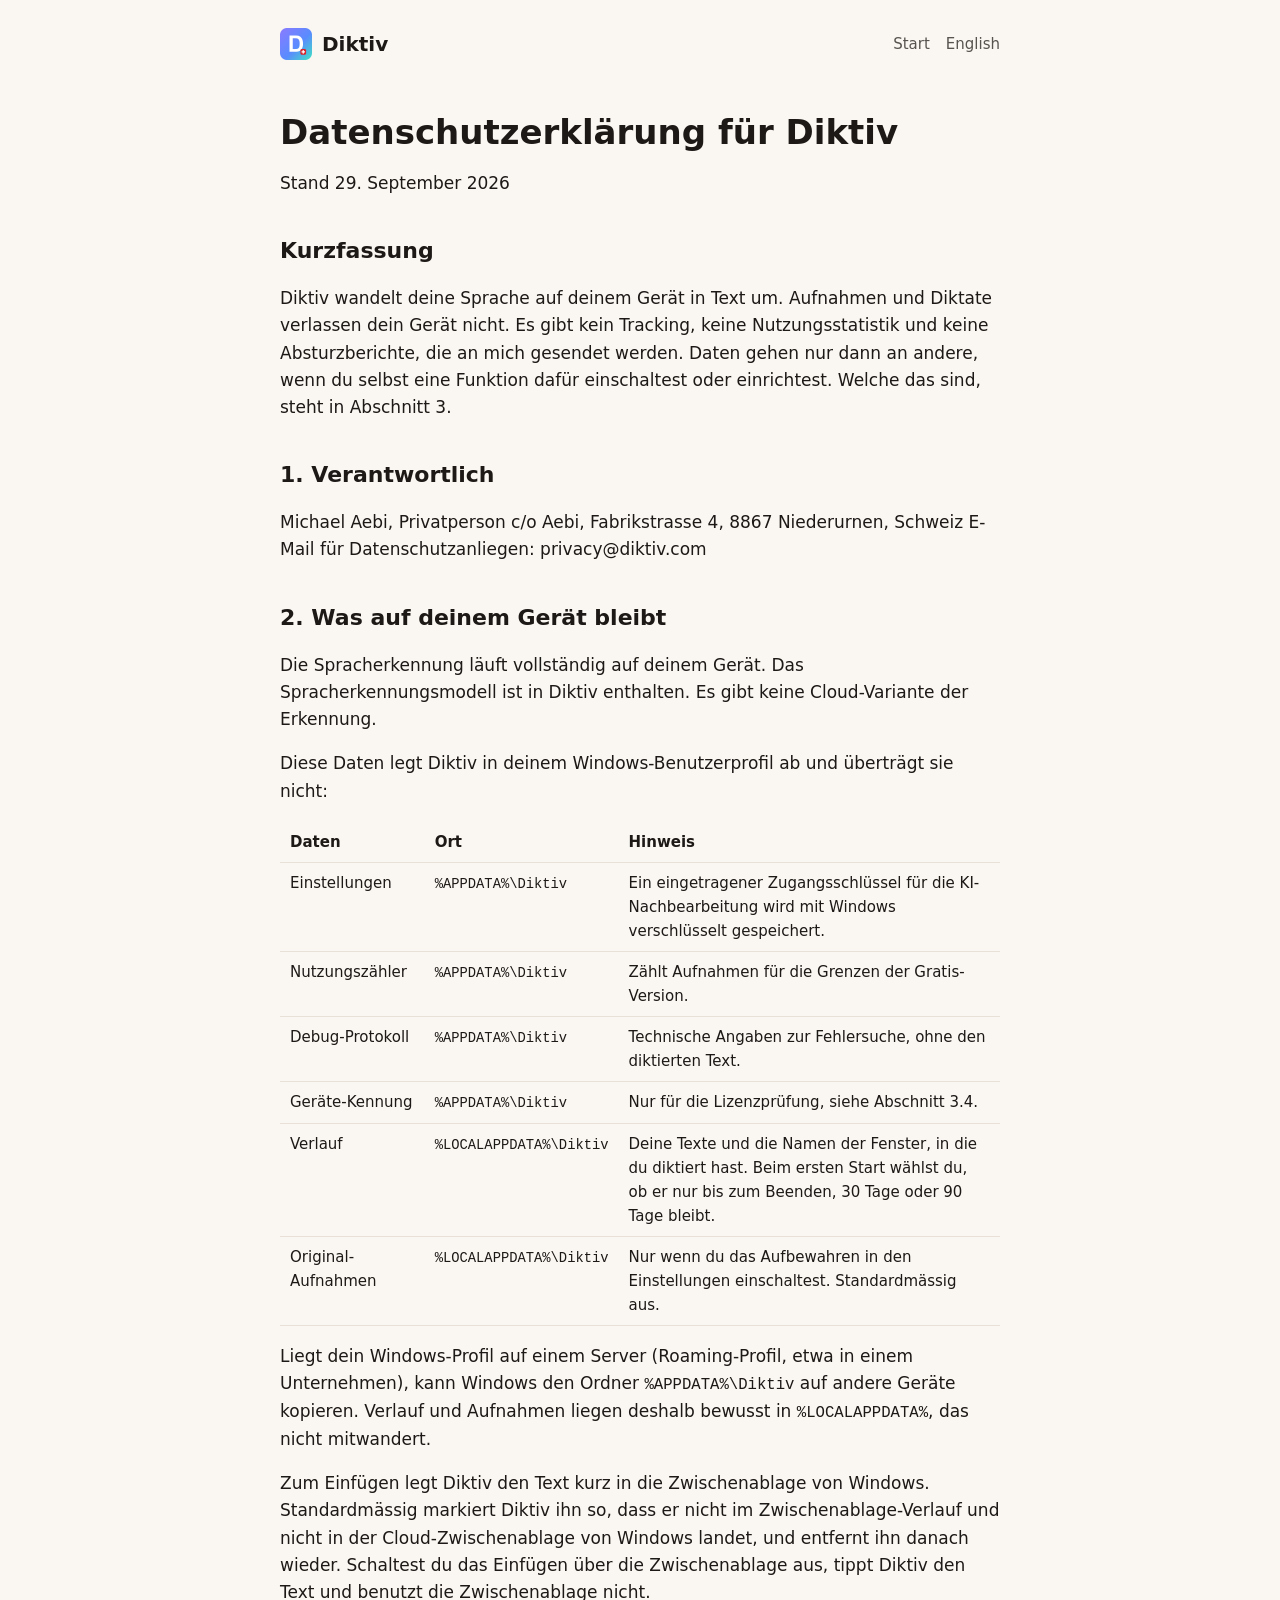
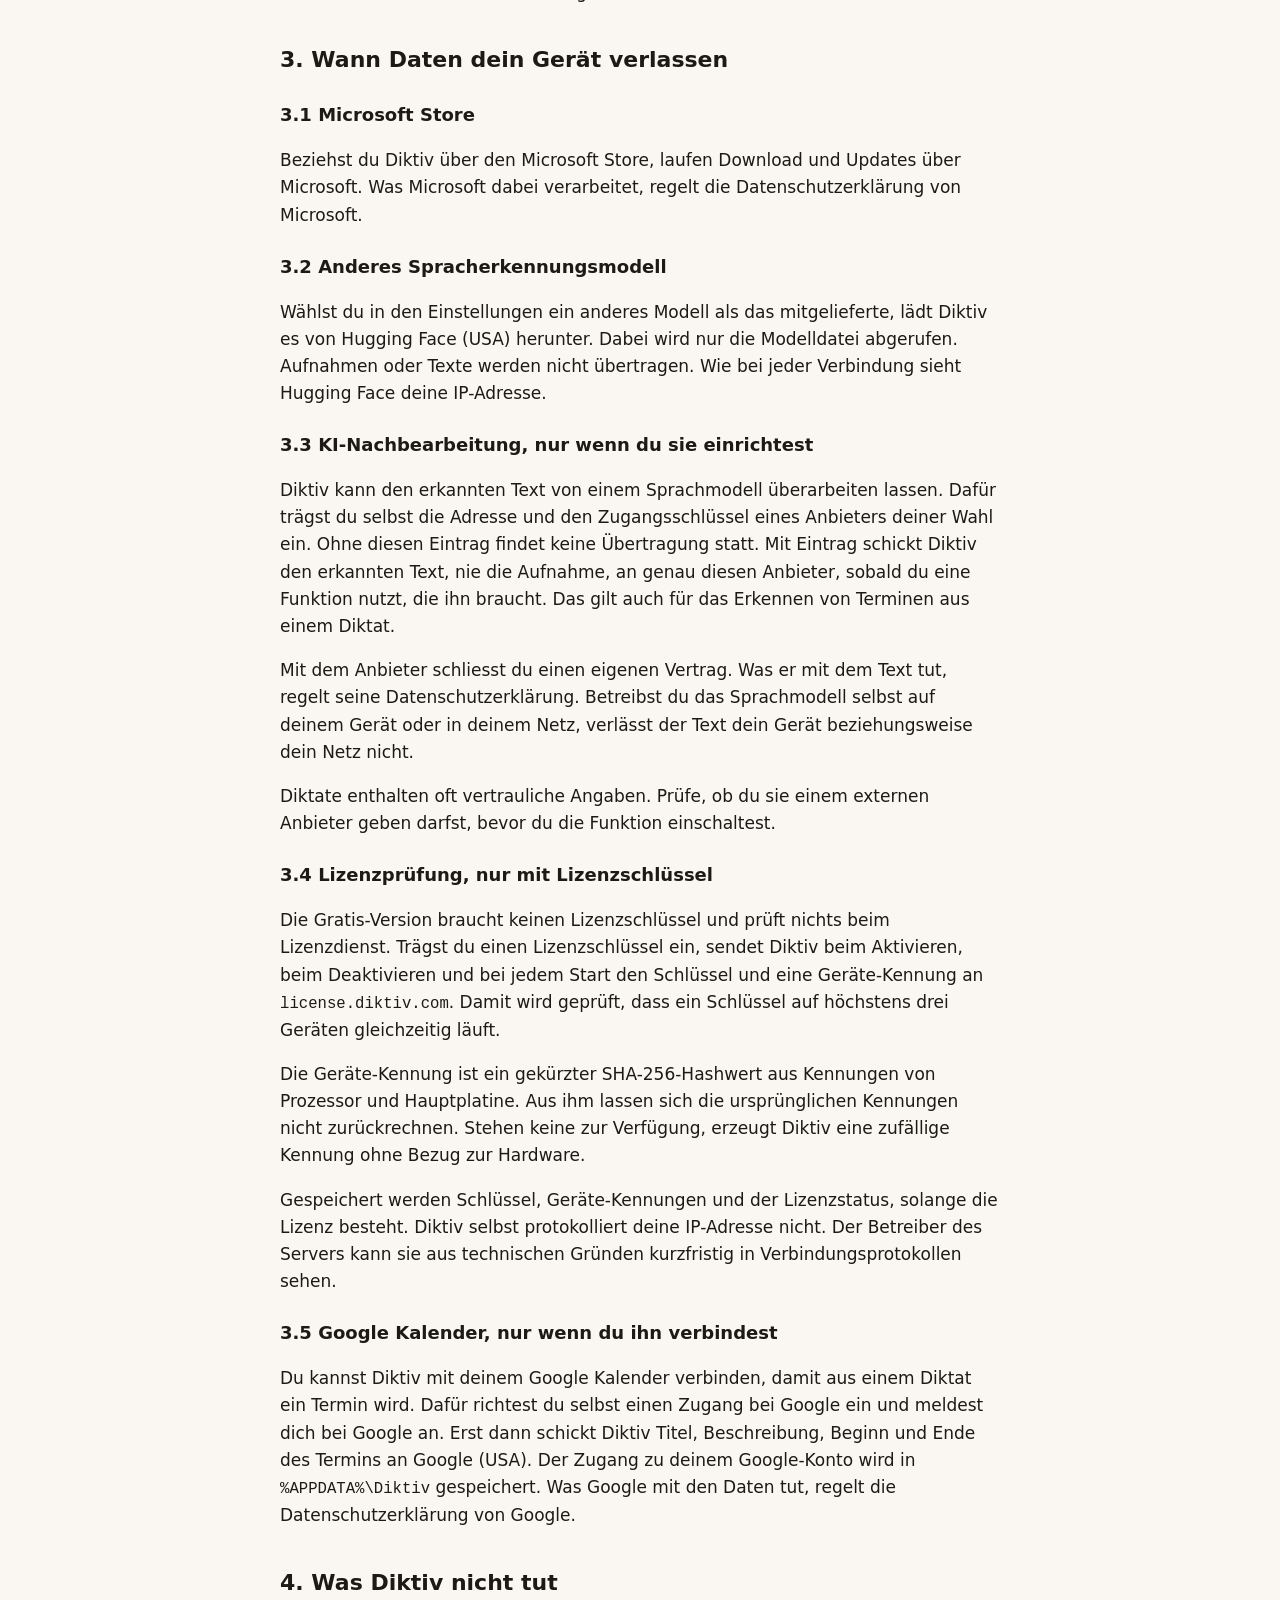
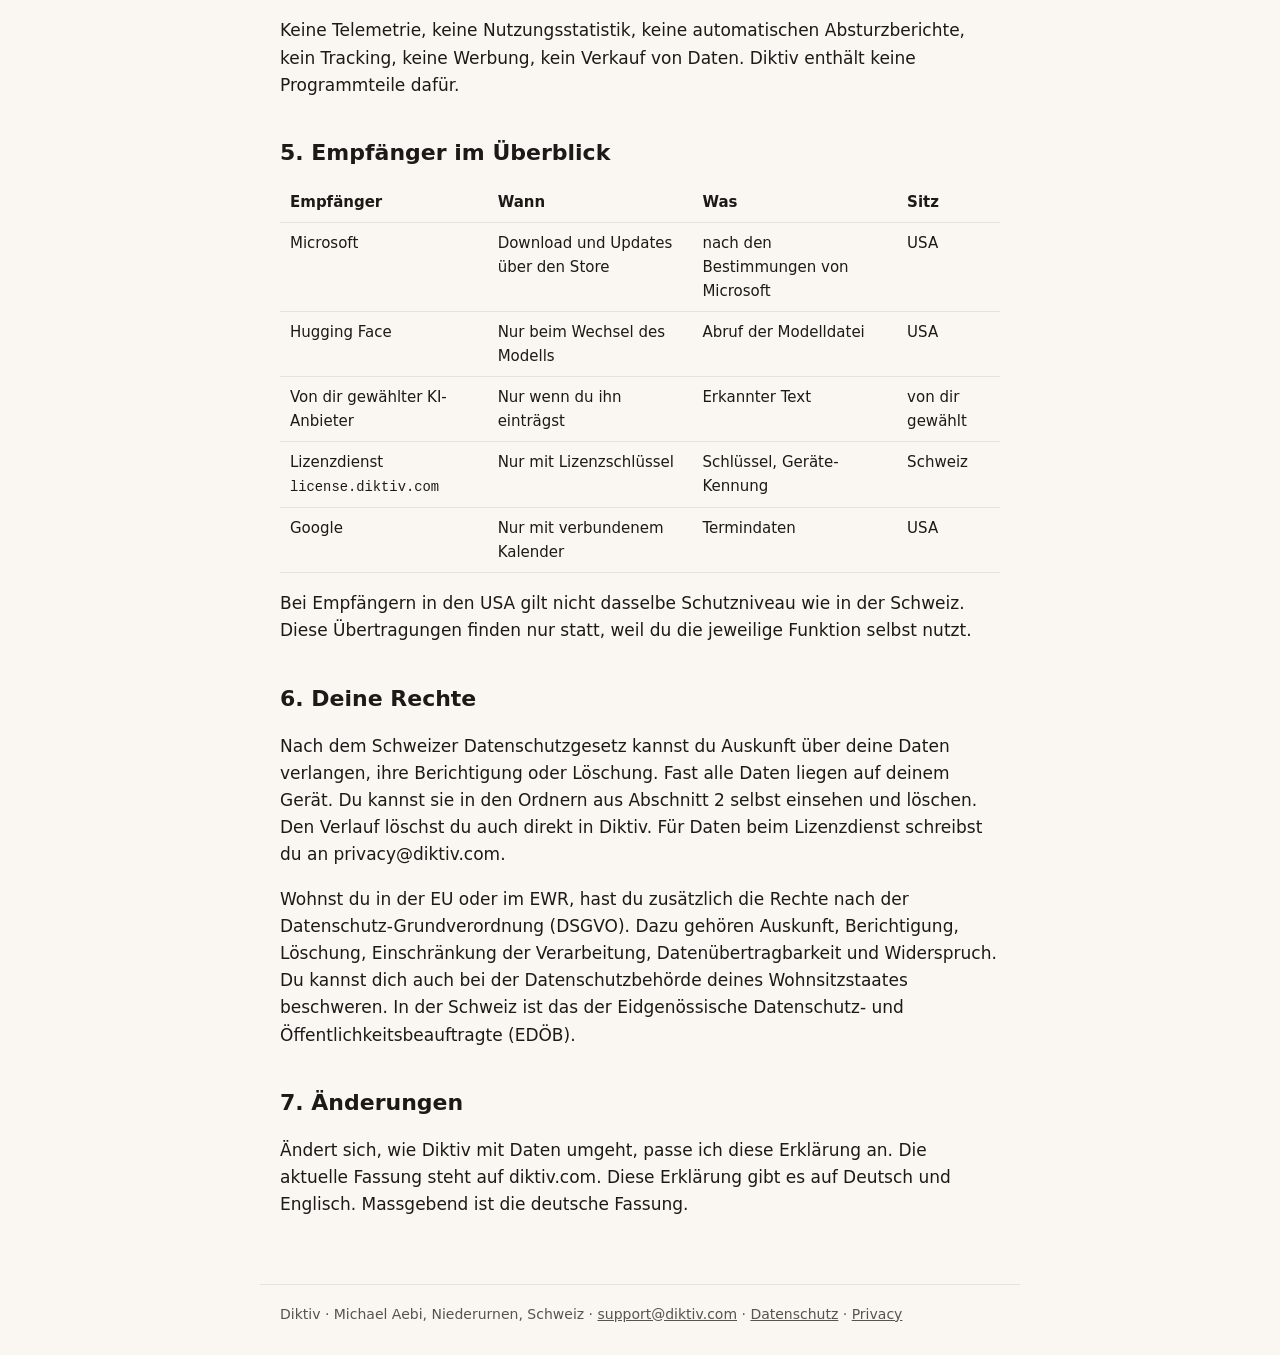
==== site/datenschutz.html @ 71a79e20 "feat: Add live diktiv.com site with privacy pages" ====
<!doctype html>
<html lang="de-CH"><head><meta charset="utf-8"><meta name="viewport" content="width=device-width,initial-scale=1">
<title>Datenschutzerklärung · Diktiv</title><link rel="icon" href="favicon.svg" type="image/svg+xml"><style>
:root{--bg:#FAF7F2;--card:#FFFCF7;--ink:#1C1917;--muted:#57534E;--accent:#C2410C;--line:#E7E1D8}
@media (prefers-color-scheme:dark){:root{--bg:#1C1917;--card:#24201D;--ink:#F5F1EA;--muted:#B8B0A6;--accent:#F97316;--line:#3A342F}}
*{box-sizing:border-box}html{-webkit-text-size-adjust:100%}
body{margin:0;background:var(--bg);color:var(--ink);font:17px/1.6 "Segoe UI Variable Text","Segoe UI",system-ui,-apple-system,sans-serif}
header,main,footer{max-width:760px;margin:0 auto;padding:0 20px}
header{display:flex;align-items:center;justify-content:space-between;padding-top:28px;padding-bottom:12px}
.brand{display:flex;align-items:center;gap:10px;font-weight:650;font-size:20px;color:var(--ink);text-decoration:none}
.brand img{width:32px;height:32px}
nav a{color:var(--muted);text-decoration:none;margin-left:16px;font-size:15px}nav a:hover{color:var(--accent)}
main{padding-top:24px;padding-bottom:48px}
h1{font-size:34px;line-height:1.2;margin:16px 0 8px}h2{font-size:22px;margin:36px 0 8px}h3{font-size:18px;margin:24px 0 6px}
a{color:var(--accent)}code{font-size:.92em}
table{width:100%;border-collapse:collapse;font-size:15px;margin:12px 0;display:block;overflow-x:auto}
th,td{text-align:left;padding:8px 10px;border-bottom:1px solid var(--line);vertical-align:top}
.lead{font-size:20px;color:var(--muted);margin:0 0 28px}
footer{border-top:1px solid var(--line);padding-top:18px;padding-bottom:36px;color:var(--muted);font-size:14px}
footer a{color:var(--muted)}
</style></head>
<body><header><a class="brand" href="index.html"><img src="favicon.svg" alt="">Diktiv</a><nav><a href="index.html">Start</a><a href="privacy.html" lang="en">English</a></nav></header>
<main><h1>Datenschutzerklärung für Diktiv</h1>
<p>Stand 29. September 2026</p>
<h2>Kurzfassung</h2>
<p>Diktiv wandelt deine Sprache auf deinem Gerät in Text um. Aufnahmen und Diktate verlassen
dein Gerät nicht. Es gibt kein Tracking, keine Nutzungsstatistik und keine Absturzberichte,
die an mich gesendet werden. Daten gehen nur dann an andere, wenn du selbst eine Funktion
dafür einschaltest oder einrichtest. Welche das sind, steht in Abschnitt 3.</p>
<h2>1. Verantwortlich</h2>
<p>Michael Aebi, Privatperson
c/o Aebi, Fabrikstrasse 4, 8867 Niederurnen, Schweiz
E-Mail für Datenschutzanliegen: privacy@diktiv.com</p>
<h2>2. Was auf deinem Gerät bleibt</h2>
<p>Die Spracherkennung läuft vollständig auf deinem Gerät. Das Spracherkennungsmodell ist in
Diktiv enthalten. Es gibt keine Cloud-Variante der Erkennung.</p>
<p>Diese Daten legt Diktiv in deinem Windows-Benutzerprofil ab und überträgt sie nicht:</p>
<table>
<thead>
<tr>
<th>Daten</th>
<th>Ort</th>
<th>Hinweis</th>
</tr>
</thead>
<tbody>
<tr>
<td>Einstellungen</td>
<td><code>%APPDATA%\Diktiv</code></td>
<td>Ein eingetragener Zugangsschlüssel für die KI-Nachbearbeitung wird mit Windows verschlüsselt gespeichert.</td>
</tr>
<tr>
<td>Nutzungszähler</td>
<td><code>%APPDATA%\Diktiv</code></td>
<td>Zählt Aufnahmen für die Grenzen der Gratis-Version.</td>
</tr>
<tr>
<td>Debug-Protokoll</td>
<td><code>%APPDATA%\Diktiv</code></td>
<td>Technische Angaben zur Fehlersuche, ohne den diktierten Text.</td>
</tr>
<tr>
<td>Geräte-Kennung</td>
<td><code>%APPDATA%\Diktiv</code></td>
<td>Nur für die Lizenzprüfung, siehe Abschnitt 3.4.</td>
</tr>
<tr>
<td>Verlauf</td>
<td><code>%LOCALAPPDATA%\Diktiv</code></td>
<td>Deine Texte und die Namen der Fenster, in die du diktiert hast. Beim ersten Start wählst du, ob er nur bis zum Beenden, 30 Tage oder 90 Tage bleibt.</td>
</tr>
<tr>
<td>Original-Aufnahmen</td>
<td><code>%LOCALAPPDATA%\Diktiv</code></td>
<td>Nur wenn du das Aufbewahren in den Einstellungen einschaltest. Standardmässig aus.</td>
</tr>
</tbody>
</table>
<p>Liegt dein Windows-Profil auf einem Server (Roaming-Profil, etwa in einem Unternehmen),
kann Windows den Ordner <code>%APPDATA%\Diktiv</code> auf andere Geräte kopieren. Verlauf und Aufnahmen
liegen deshalb bewusst in <code>%LOCALAPPDATA%</code>, das nicht mitwandert.</p>
<p>Zum Einfügen legt Diktiv den Text kurz in die Zwischenablage von Windows. Standardmässig
markiert Diktiv ihn so, dass er nicht im Zwischenablage-Verlauf und nicht in der
Cloud-Zwischenablage von Windows landet, und entfernt ihn danach wieder. Schaltest du das Einfügen über die Zwischenablage aus, tippt Diktiv den Text und
benutzt die Zwischenablage nicht.</p>
<h2>3. Wann Daten dein Gerät verlassen</h2>
<h3>3.1 Microsoft Store</h3>
<p>Beziehst du Diktiv über den Microsoft Store, laufen Download und Updates über Microsoft. Was
Microsoft dabei verarbeitet, regelt die Datenschutzerklärung von Microsoft.</p>
<h3>3.2 Anderes Spracherkennungsmodell</h3>
<p>Wählst du in den Einstellungen ein anderes Modell als das mitgelieferte, lädt Diktiv es von
Hugging Face (USA) herunter. Dabei wird nur die Modelldatei abgerufen. Aufnahmen oder Texte
werden nicht übertragen. Wie bei jeder Verbindung sieht Hugging Face deine IP-Adresse.</p>
<h3>3.3 KI-Nachbearbeitung, nur wenn du sie einrichtest</h3>
<p>Diktiv kann den erkannten Text von einem Sprachmodell überarbeiten lassen. Dafür trägst du
selbst die Adresse und den Zugangsschlüssel eines Anbieters deiner Wahl ein. Ohne diesen
Eintrag findet keine Übertragung statt. Mit Eintrag schickt Diktiv den erkannten Text, nie
die Aufnahme, an genau diesen Anbieter, sobald du eine Funktion nutzt, die ihn braucht. Das
gilt auch für das Erkennen von Terminen aus einem Diktat.</p>
<p>Mit dem Anbieter schliesst du einen eigenen Vertrag. Was er mit dem Text tut, regelt seine
Datenschutzerklärung. Betreibst du das Sprachmodell selbst auf deinem Gerät oder in deinem
Netz, verlässt der Text dein Gerät beziehungsweise dein Netz nicht.</p>
<p>Diktate enthalten oft vertrauliche Angaben. Prüfe, ob du sie einem externen Anbieter geben
darfst, bevor du die Funktion einschaltest.</p>
<h3>3.4 Lizenzprüfung, nur mit Lizenzschlüssel</h3>
<p>Die Gratis-Version braucht keinen Lizenzschlüssel und prüft nichts beim Lizenzdienst. Trägst
du einen Lizenzschlüssel ein, sendet Diktiv beim Aktivieren, beim Deaktivieren und bei
jedem Start den Schlüssel und eine Geräte-Kennung an <code>license.diktiv.com</code>. Damit wird
geprüft, dass ein Schlüssel auf höchstens drei Geräten gleichzeitig läuft.</p>
<p>Die Geräte-Kennung ist ein gekürzter SHA-256-Hashwert aus Kennungen von Prozessor und
Hauptplatine. Aus ihm lassen sich die ursprünglichen Kennungen nicht zurückrechnen. Stehen
keine zur Verfügung, erzeugt Diktiv eine zufällige Kennung ohne Bezug zur Hardware.</p>
<p>Gespeichert werden Schlüssel, Geräte-Kennungen und der Lizenzstatus, solange die Lizenz
besteht. Diktiv selbst protokolliert deine IP-Adresse nicht. Der Betreiber des Servers
kann sie aus technischen Gründen kurzfristig in Verbindungsprotokollen sehen.</p>
<h3>3.5 Google Kalender, nur wenn du ihn verbindest</h3>
<p>Du kannst Diktiv mit deinem Google Kalender verbinden, damit aus einem Diktat ein Termin
wird. Dafür richtest du selbst einen Zugang bei Google ein und meldest dich bei Google an.
Erst dann schickt Diktiv Titel, Beschreibung, Beginn und Ende des Termins an Google (USA).
Der Zugang zu deinem Google-Konto wird in <code>%APPDATA%\Diktiv</code> gespeichert. Was Google mit den
Daten tut, regelt die Datenschutzerklärung von Google.</p>
<h2>4. Was Diktiv nicht tut</h2>
<p>Keine Telemetrie, keine Nutzungsstatistik, keine automatischen Absturzberichte, kein
Tracking, keine Werbung, kein Verkauf von Daten. Diktiv enthält keine Programmteile dafür.</p>
<h2>5. Empfänger im Überblick</h2>
<table>
<thead>
<tr>
<th>Empfänger</th>
<th>Wann</th>
<th>Was</th>
<th>Sitz</th>
</tr>
</thead>
<tbody>
<tr>
<td>Microsoft</td>
<td>Download und Updates über den Store</td>
<td>nach den Bestimmungen von Microsoft</td>
<td>USA</td>
</tr>
<tr>
<td>Hugging Face</td>
<td>Nur beim Wechsel des Modells</td>
<td>Abruf der Modelldatei</td>
<td>USA</td>
</tr>
<tr>
<td>Von dir gewählter KI-Anbieter</td>
<td>Nur wenn du ihn einträgst</td>
<td>Erkannter Text</td>
<td>von dir gewählt</td>
</tr>
<tr>
<td>Lizenzdienst <code>license.diktiv.com</code></td>
<td>Nur mit Lizenzschlüssel</td>
<td>Schlüssel, Geräte-Kennung</td>
<td>Schweiz</td>
</tr>
<tr>
<td>Google</td>
<td>Nur mit verbundenem Kalender</td>
<td>Termindaten</td>
<td>USA</td>
</tr>
</tbody>
</table>
<p>Bei Empfängern in den USA gilt nicht dasselbe Schutzniveau wie in der Schweiz. Diese
Übertragungen finden nur statt, weil du die jeweilige Funktion selbst nutzt.</p>
<h2>6. Deine Rechte</h2>
<p>Nach dem Schweizer Datenschutzgesetz kannst du Auskunft über deine Daten verlangen, ihre
Berichtigung oder Löschung. Fast alle Daten liegen auf deinem Gerät. Du kannst sie in den
Ordnern aus Abschnitt 2 selbst einsehen und löschen. Den Verlauf löschst du auch direkt in
Diktiv. Für Daten beim Lizenzdienst schreibst du an privacy@diktiv.com.</p>
<p>Wohnst du in der EU oder im EWR, hast du zusätzlich die Rechte nach der
Datenschutz-Grundverordnung (DSGVO). Dazu gehören Auskunft, Berichtigung, Löschung,
Einschränkung der Verarbeitung, Datenübertragbarkeit und Widerspruch. Du kannst dich auch
bei der Datenschutzbehörde deines Wohnsitzstaates beschweren. In der Schweiz ist das der
Eidgenössische Datenschutz- und Öffentlichkeitsbeauftragte (EDÖB).</p>
<h2>7. Änderungen</h2>
<p>Ändert sich, wie Diktiv mit Daten umgeht, passe ich diese Erklärung an. Die aktuelle Fassung
steht auf diktiv.com. Diese Erklärung gibt es auf Deutsch und Englisch. Massgebend ist die
deutsche Fassung.</p></main>
<footer>Diktiv · Michael Aebi, Niederurnen, Schweiz · <a href="mailto:support@diktiv.com">support@diktiv.com</a> · <a href="datenschutz.html">Datenschutz</a> · <a href="privacy.html">Privacy</a></footer>
</body></html>
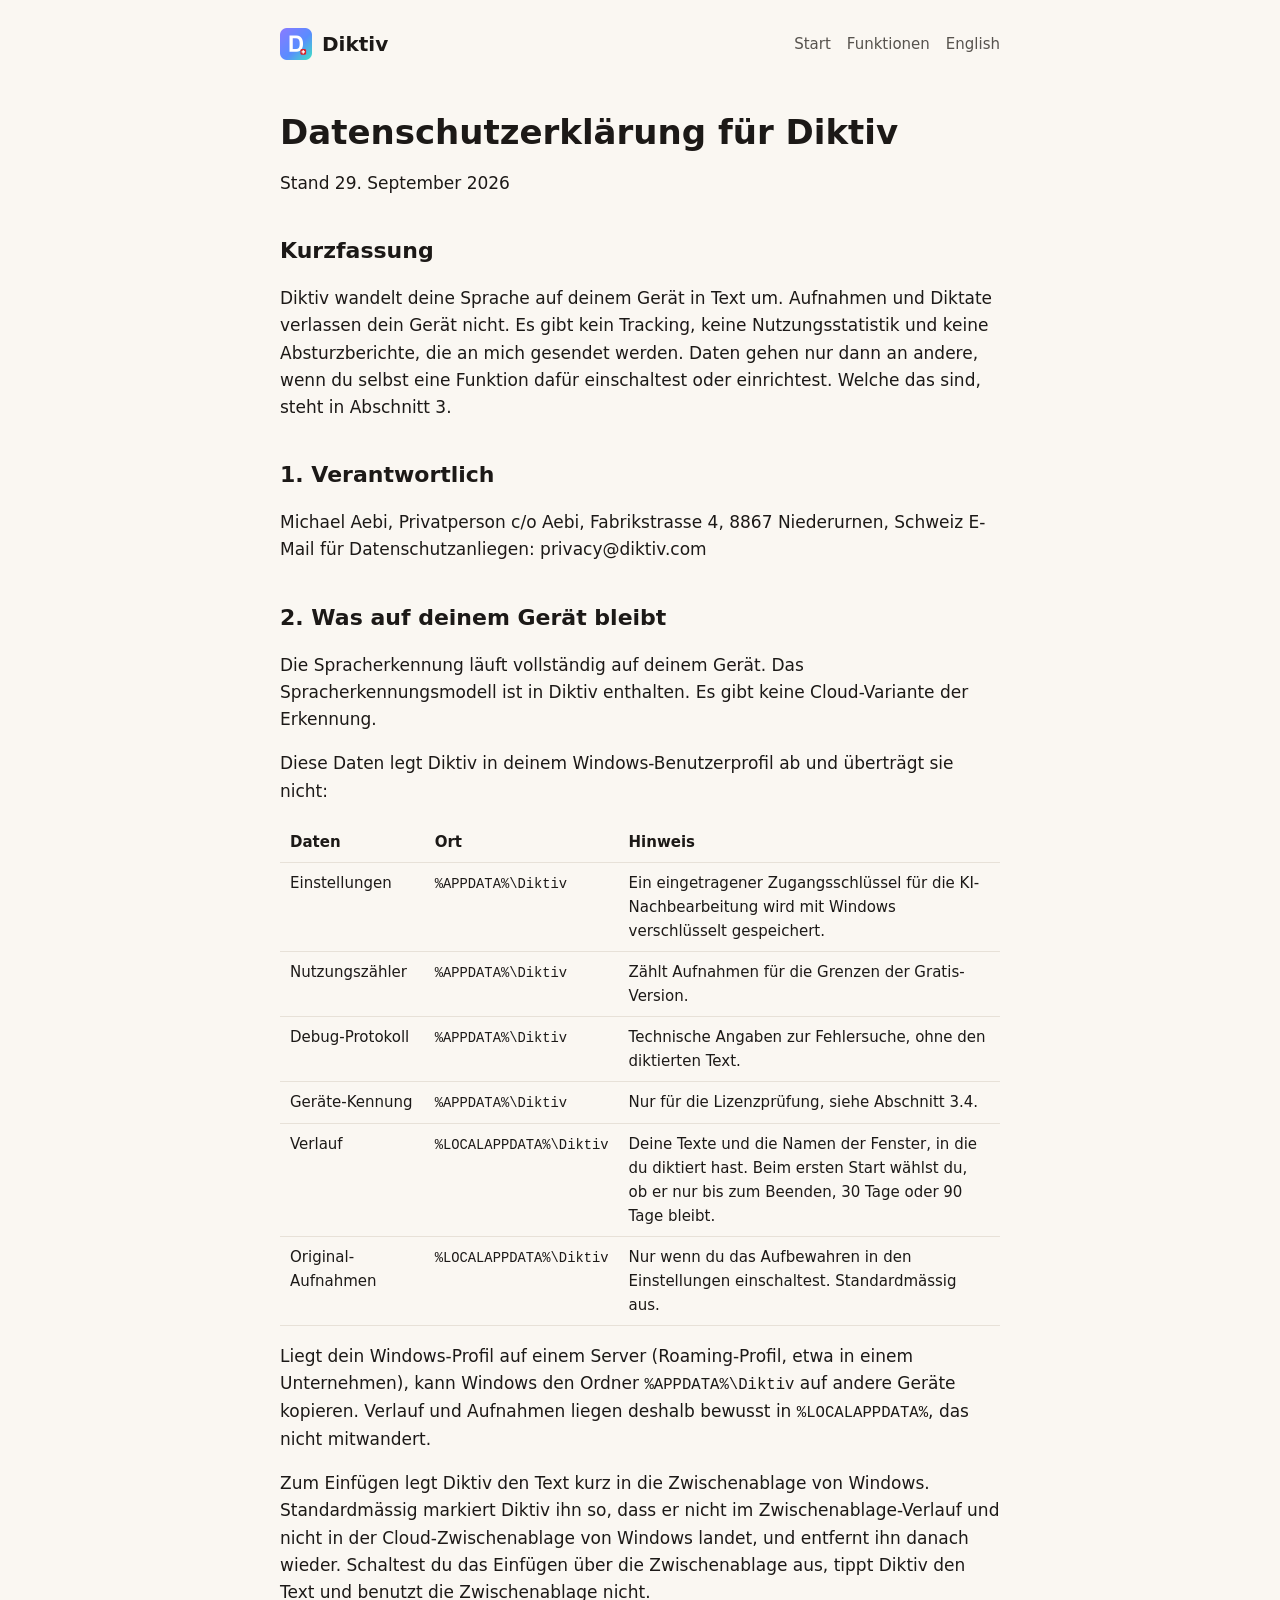
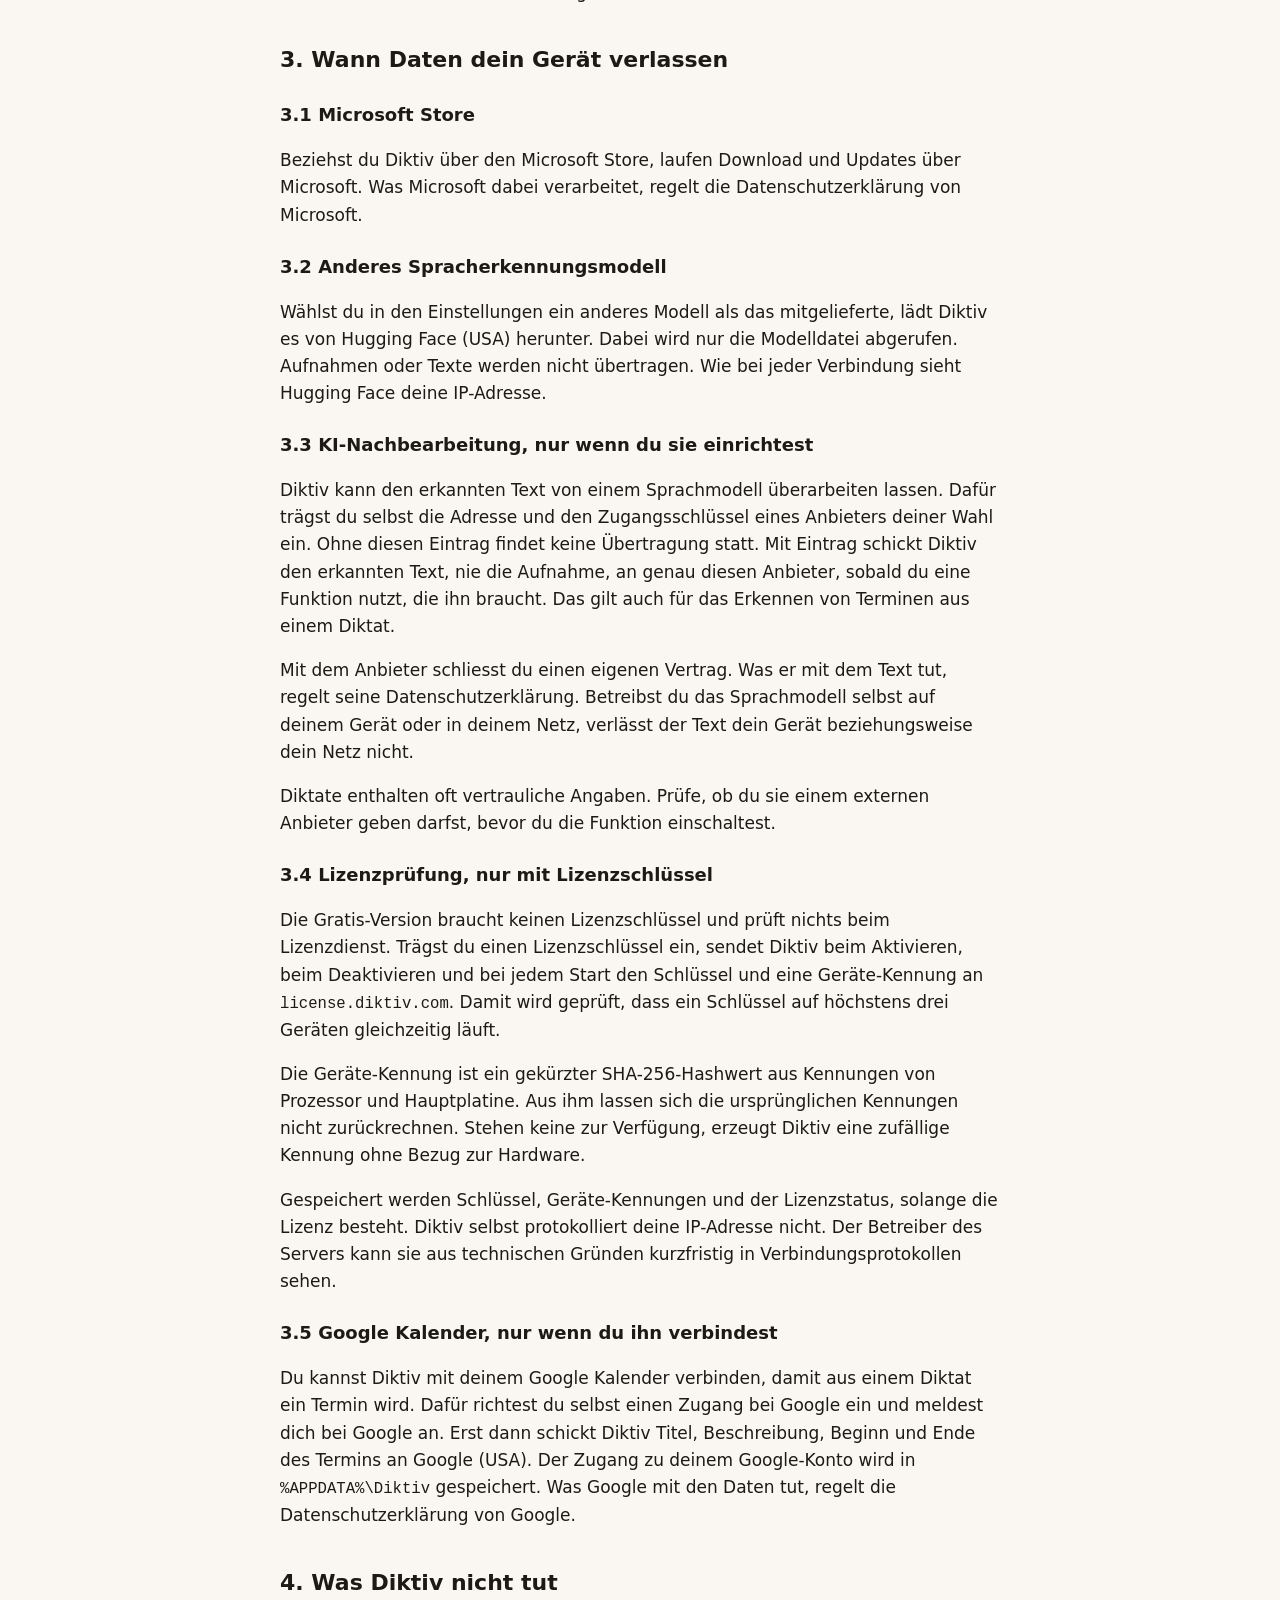
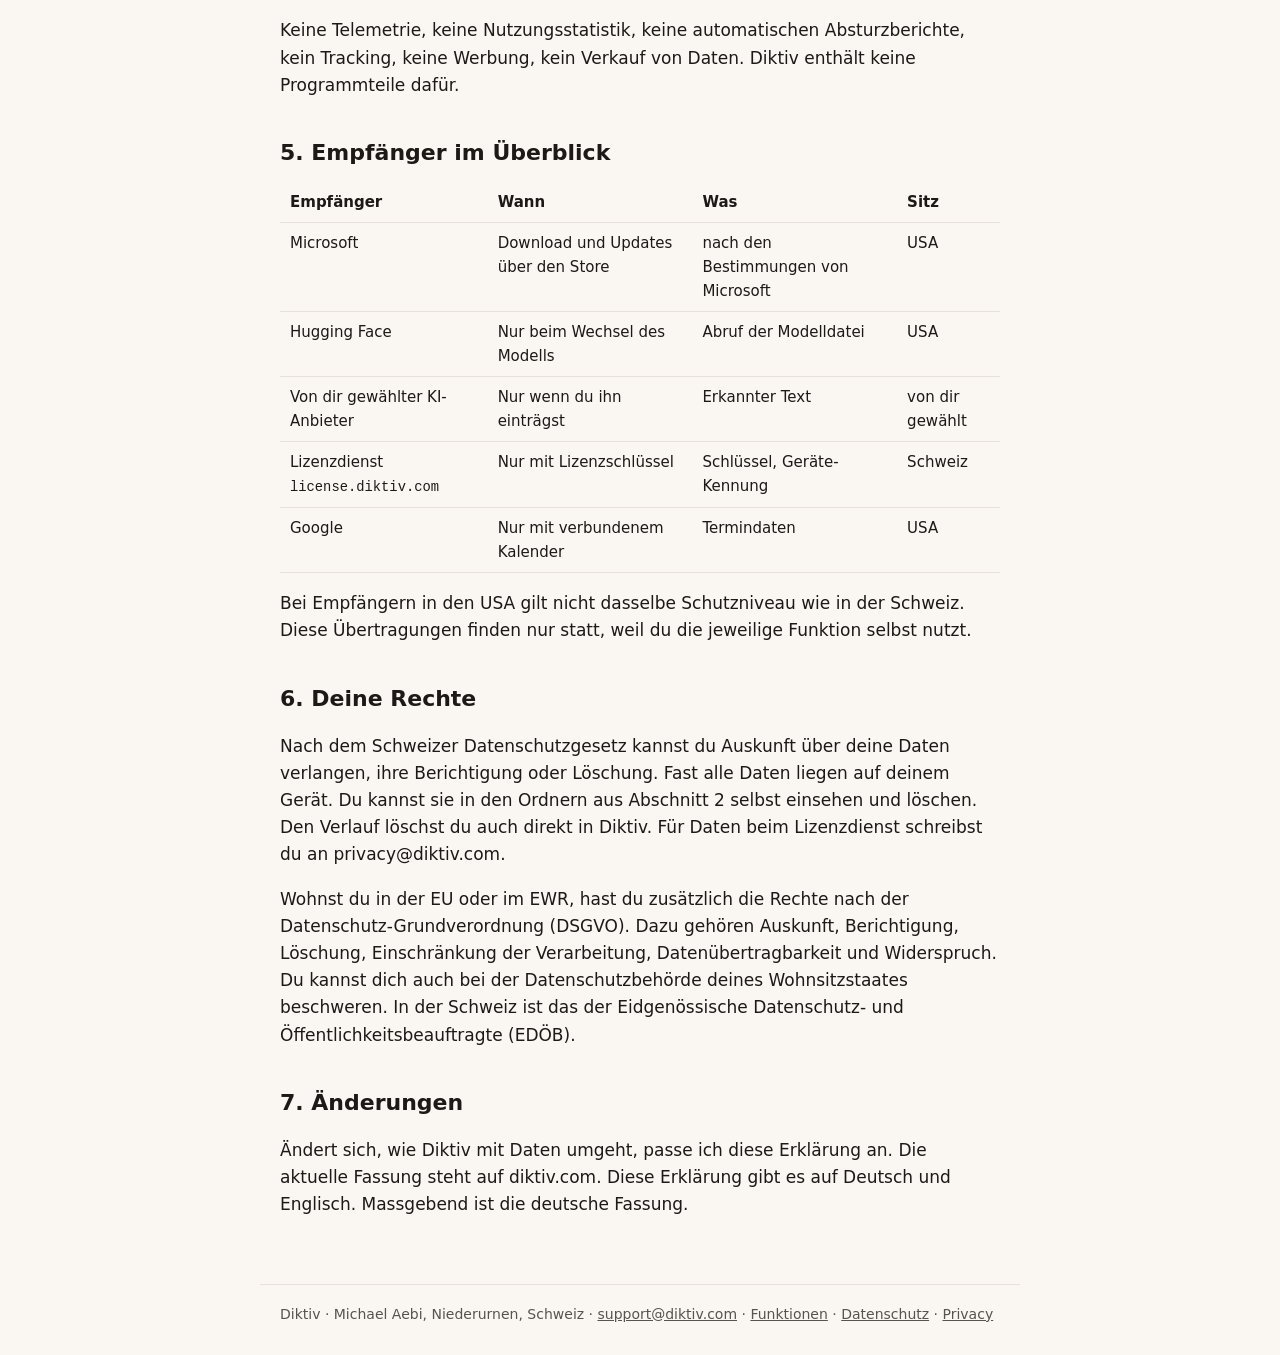
==== commit 0e2a7e1a: "feat: Add feature page in bento grid with free-tier countdown" ====
--- a/site/datenschutz.html
+++ b/site/datenschutz.html
@@ -19,7 +19,7 @@
 footer{border-top:1px solid var(--line);padding-top:18px;padding-bottom:36px;color:var(--muted);font-size:14px}
 footer a{color:var(--muted)}
 </style></head>
-<body><header><a class="brand" href="index.html"><img src="favicon.svg" alt="">Diktiv</a><nav><a href="index.html">Start</a><a href="privacy.html" lang="en">English</a></nav></header>
+<body><header><a class="brand" href="index.html"><img src="favicon.svg" alt="">Diktiv</a><nav><a href="index.html">Start</a><a href="funktionen.html">Funktionen</a><a href="privacy.html" lang="en">English</a></nav></header>
 <main><h1>Datenschutzerklärung für Diktiv</h1>
 <p>Stand 29. September 2026</p>
 <h2>Kurzfassung</h2>
@@ -181,5 +181,5 @@
 <p>Ändert sich, wie Diktiv mit Daten umgeht, passe ich diese Erklärung an. Die aktuelle Fassung
 steht auf diktiv.com. Diese Erklärung gibt es auf Deutsch und Englisch. Massgebend ist die
 deutsche Fassung.</p></main>
-<footer>Diktiv · Michael Aebi, Niederurnen, Schweiz · <a href="mailto:support@diktiv.com">support@diktiv.com</a> · <a href="datenschutz.html">Datenschutz</a> · <a href="privacy.html">Privacy</a></footer>
+<footer>Diktiv · Michael Aebi, Niederurnen, Schweiz · <a href="mailto:support@diktiv.com">support@diktiv.com</a> · <a href="funktionen.html">Funktionen</a> · <a href="datenschutz.html">Datenschutz</a> · <a href="privacy.html">Privacy</a></footer>
 </body></html>
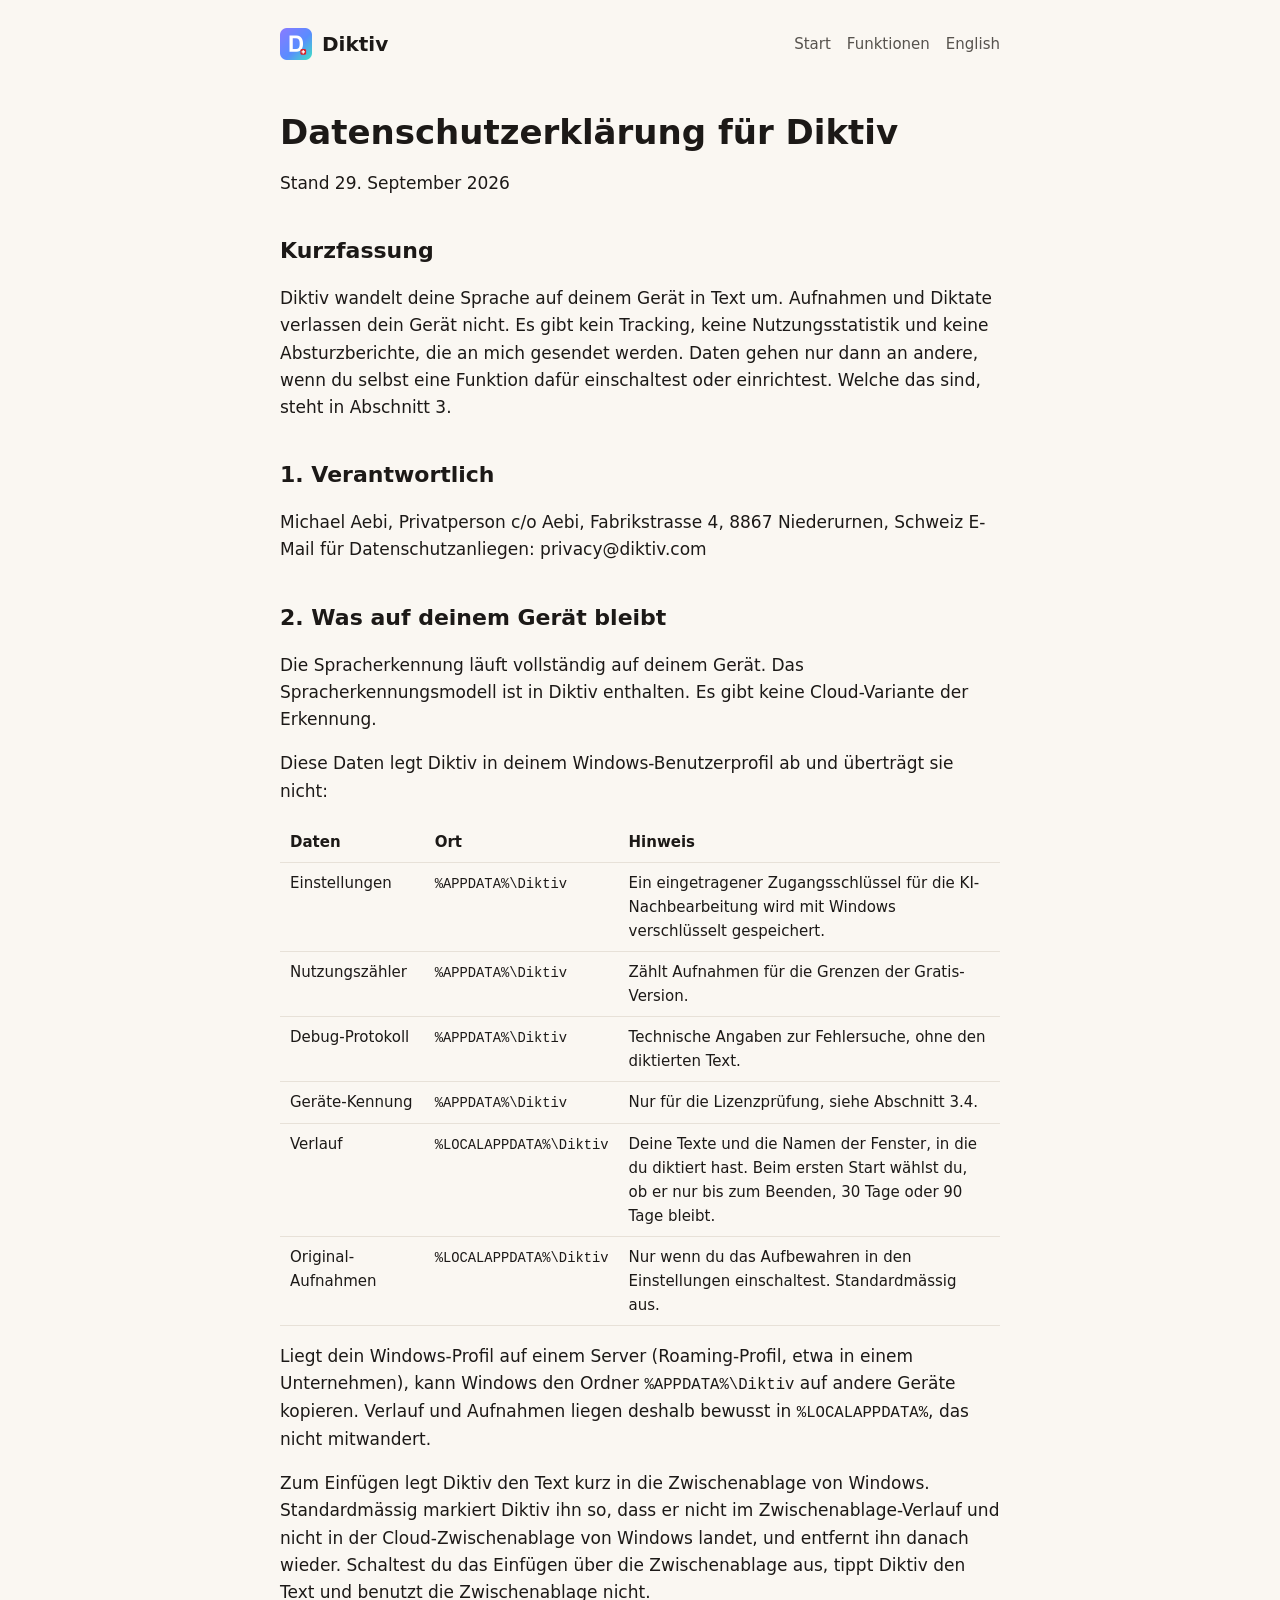
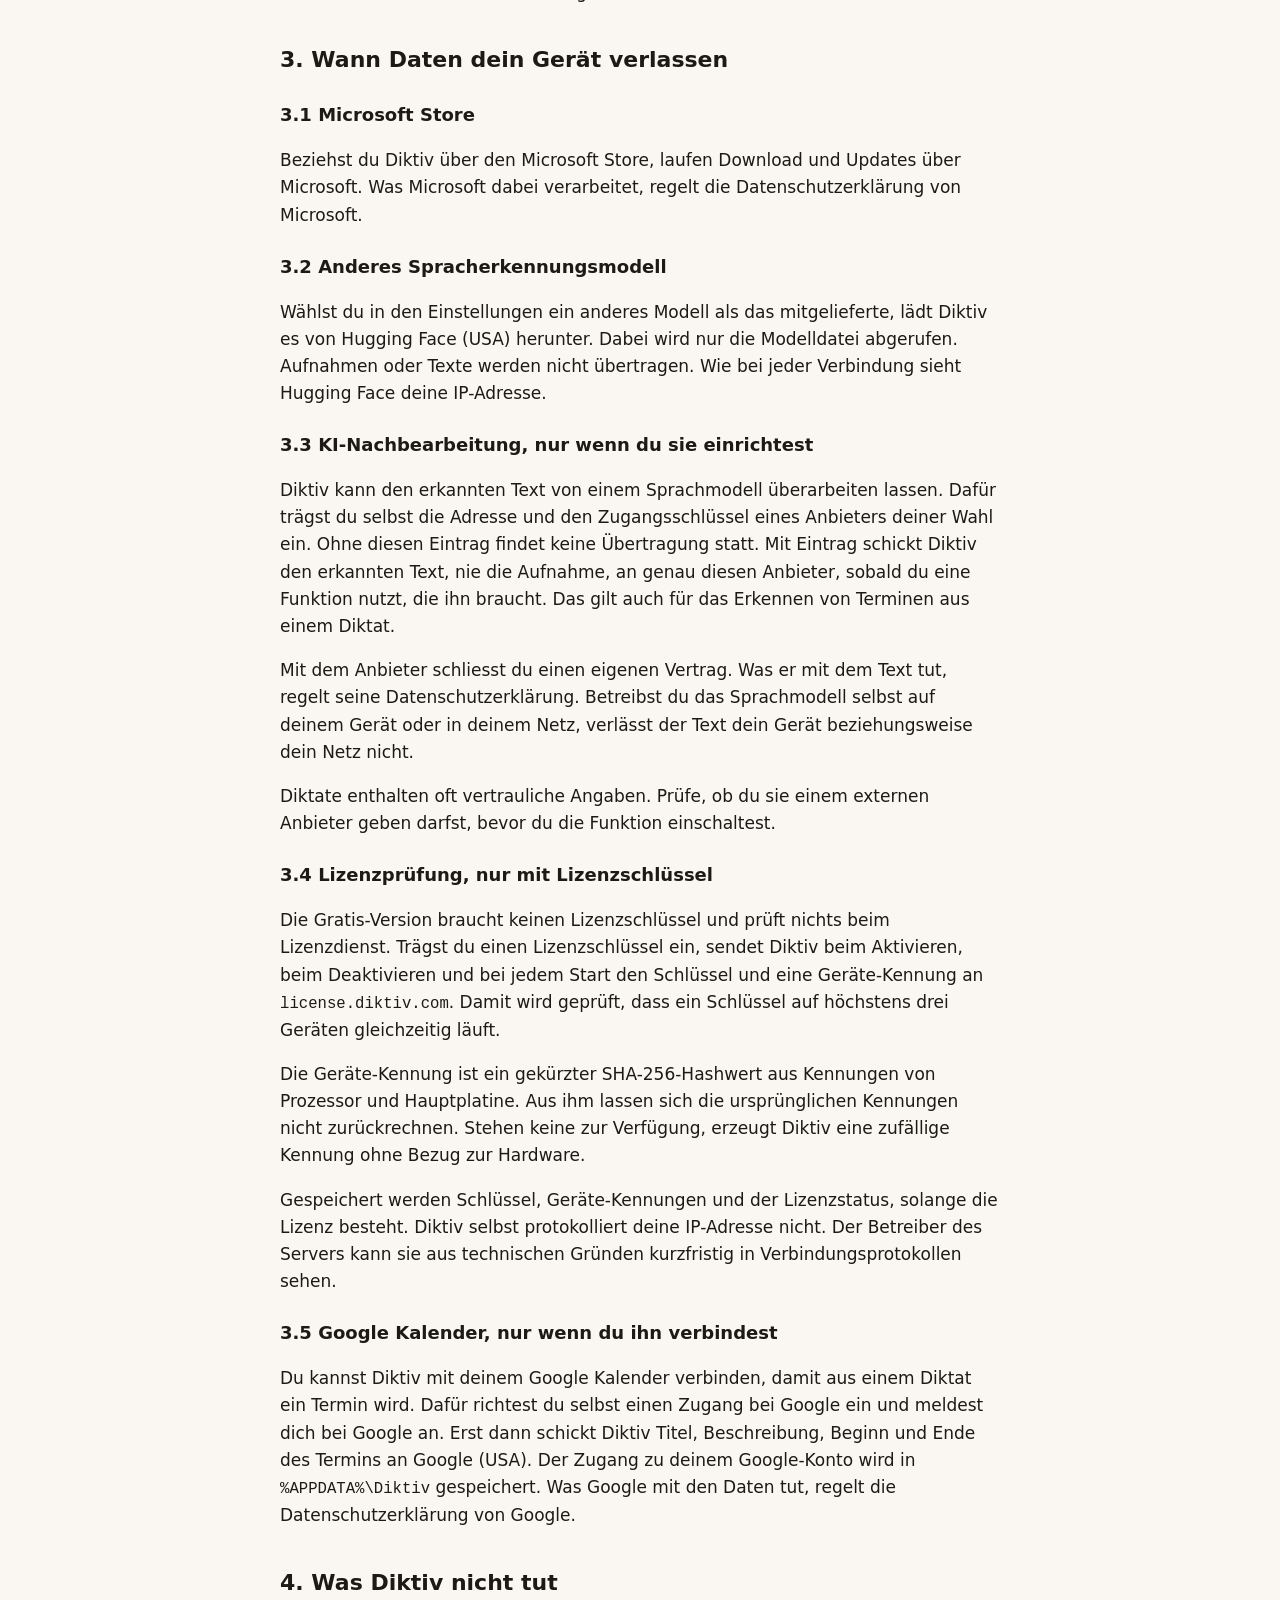
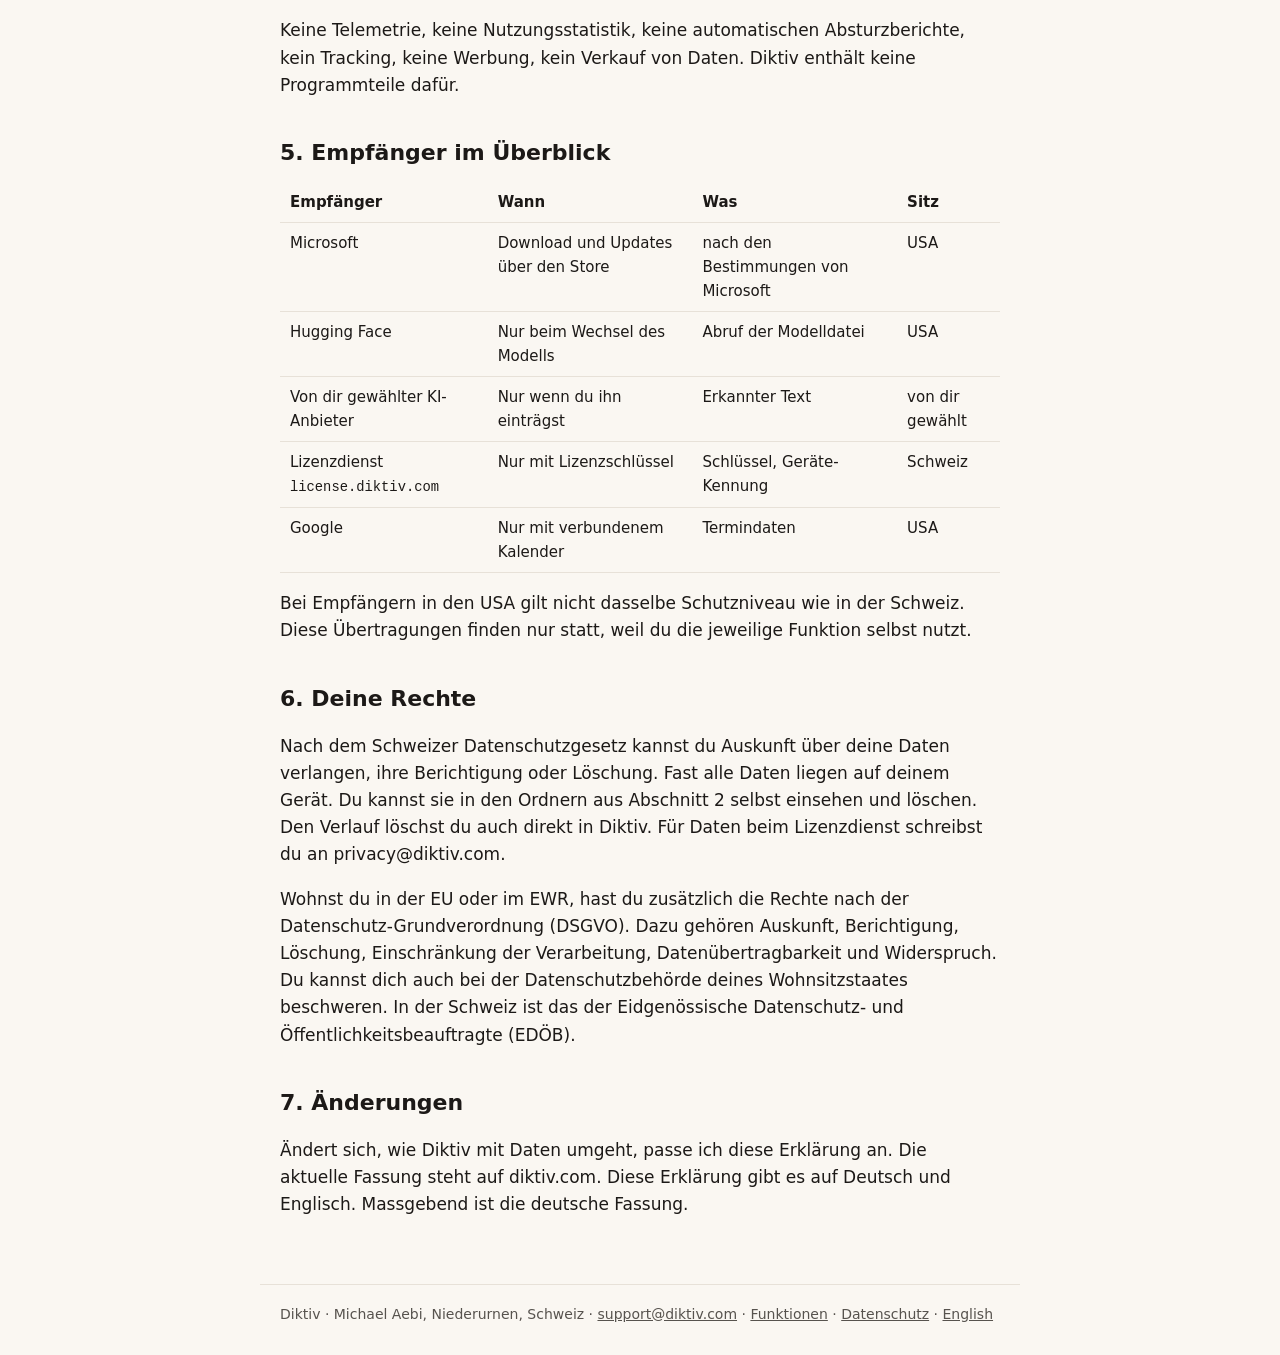
==== commit ad95d17e: "feat: Add English home and features pages with language switch Closes #42" ====
--- a/site/datenschutz.html
+++ b/site/datenschutz.html
@@ -1,6 +1,6 @@
 <!doctype html>
 <html lang="de-CH"><head><meta charset="utf-8"><meta name="viewport" content="width=device-width,initial-scale=1">
-<title>Datenschutzerklärung · Diktiv</title><link rel="icon" href="favicon.svg" type="image/svg+xml"><style>
+<title>Datenschutzerklärung · Diktiv</title><link rel="icon" href="favicon.svg" type="image/svg+xml"><link rel="alternate" hreflang="de" href="https://diktiv.com/datenschutz.html"><link rel="alternate" hreflang="en" href="https://diktiv.com/privacy.html"><style>
 :root{--bg:#FAF7F2;--card:#FFFCF7;--ink:#1C1917;--muted:#57534E;--accent:#C2410C;--line:#E7E1D8}
 @media (prefers-color-scheme:dark){:root{--bg:#1C1917;--card:#24201D;--ink:#F5F1EA;--muted:#B8B0A6;--accent:#F97316;--line:#3A342F}}
 *{box-sizing:border-box}html{-webkit-text-size-adjust:100%}
@@ -181,5 +181,5 @@
 <p>Ändert sich, wie Diktiv mit Daten umgeht, passe ich diese Erklärung an. Die aktuelle Fassung
 steht auf diktiv.com. Diese Erklärung gibt es auf Deutsch und Englisch. Massgebend ist die
 deutsche Fassung.</p></main>
-<footer>Diktiv · Michael Aebi, Niederurnen, Schweiz · <a href="mailto:support@diktiv.com">support@diktiv.com</a> · <a href="funktionen.html">Funktionen</a> · <a href="datenschutz.html">Datenschutz</a> · <a href="privacy.html">Privacy</a></footer>
+<footer>Diktiv · Michael Aebi, Niederurnen, Schweiz · <a href="mailto:support@diktiv.com">support@diktiv.com</a> · <a href="funktionen.html">Funktionen</a> · <a href="datenschutz.html">Datenschutz</a> · <a href="privacy.html" lang="en">English</a></footer>
 </body></html>
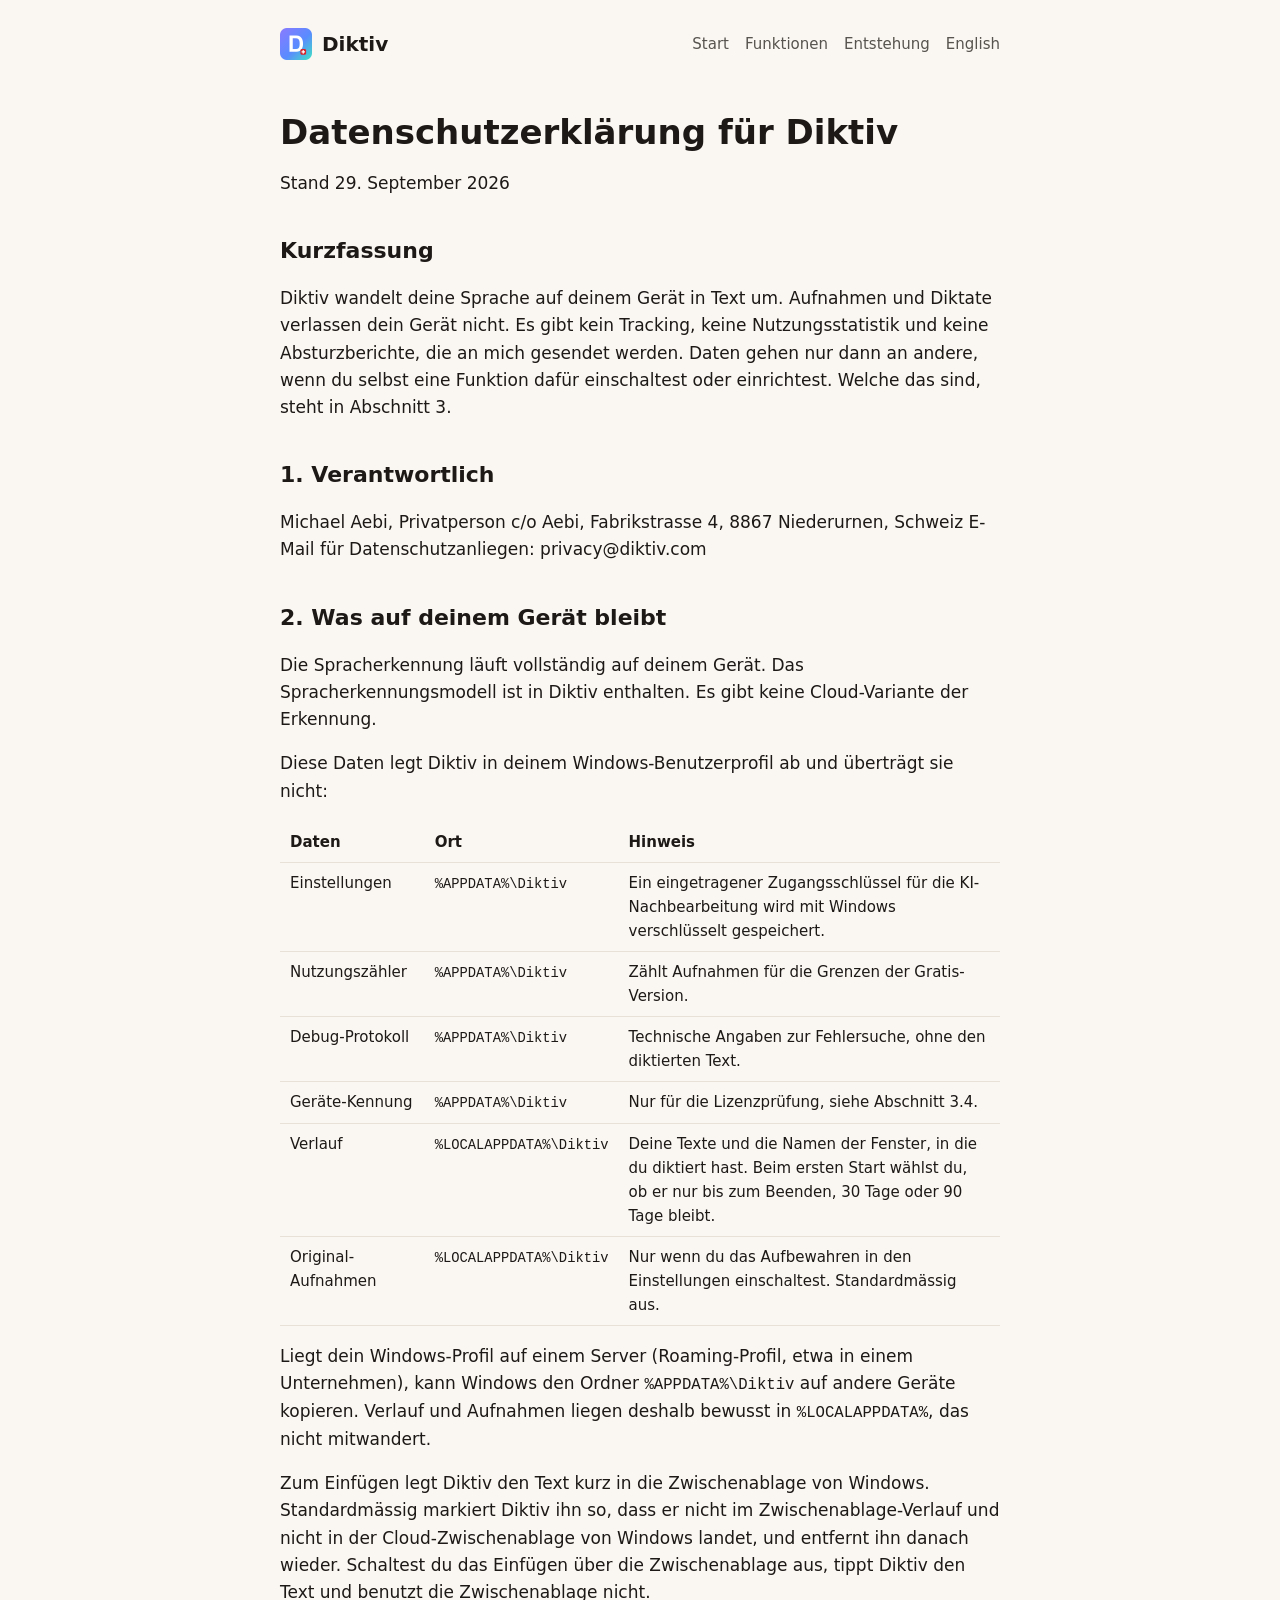
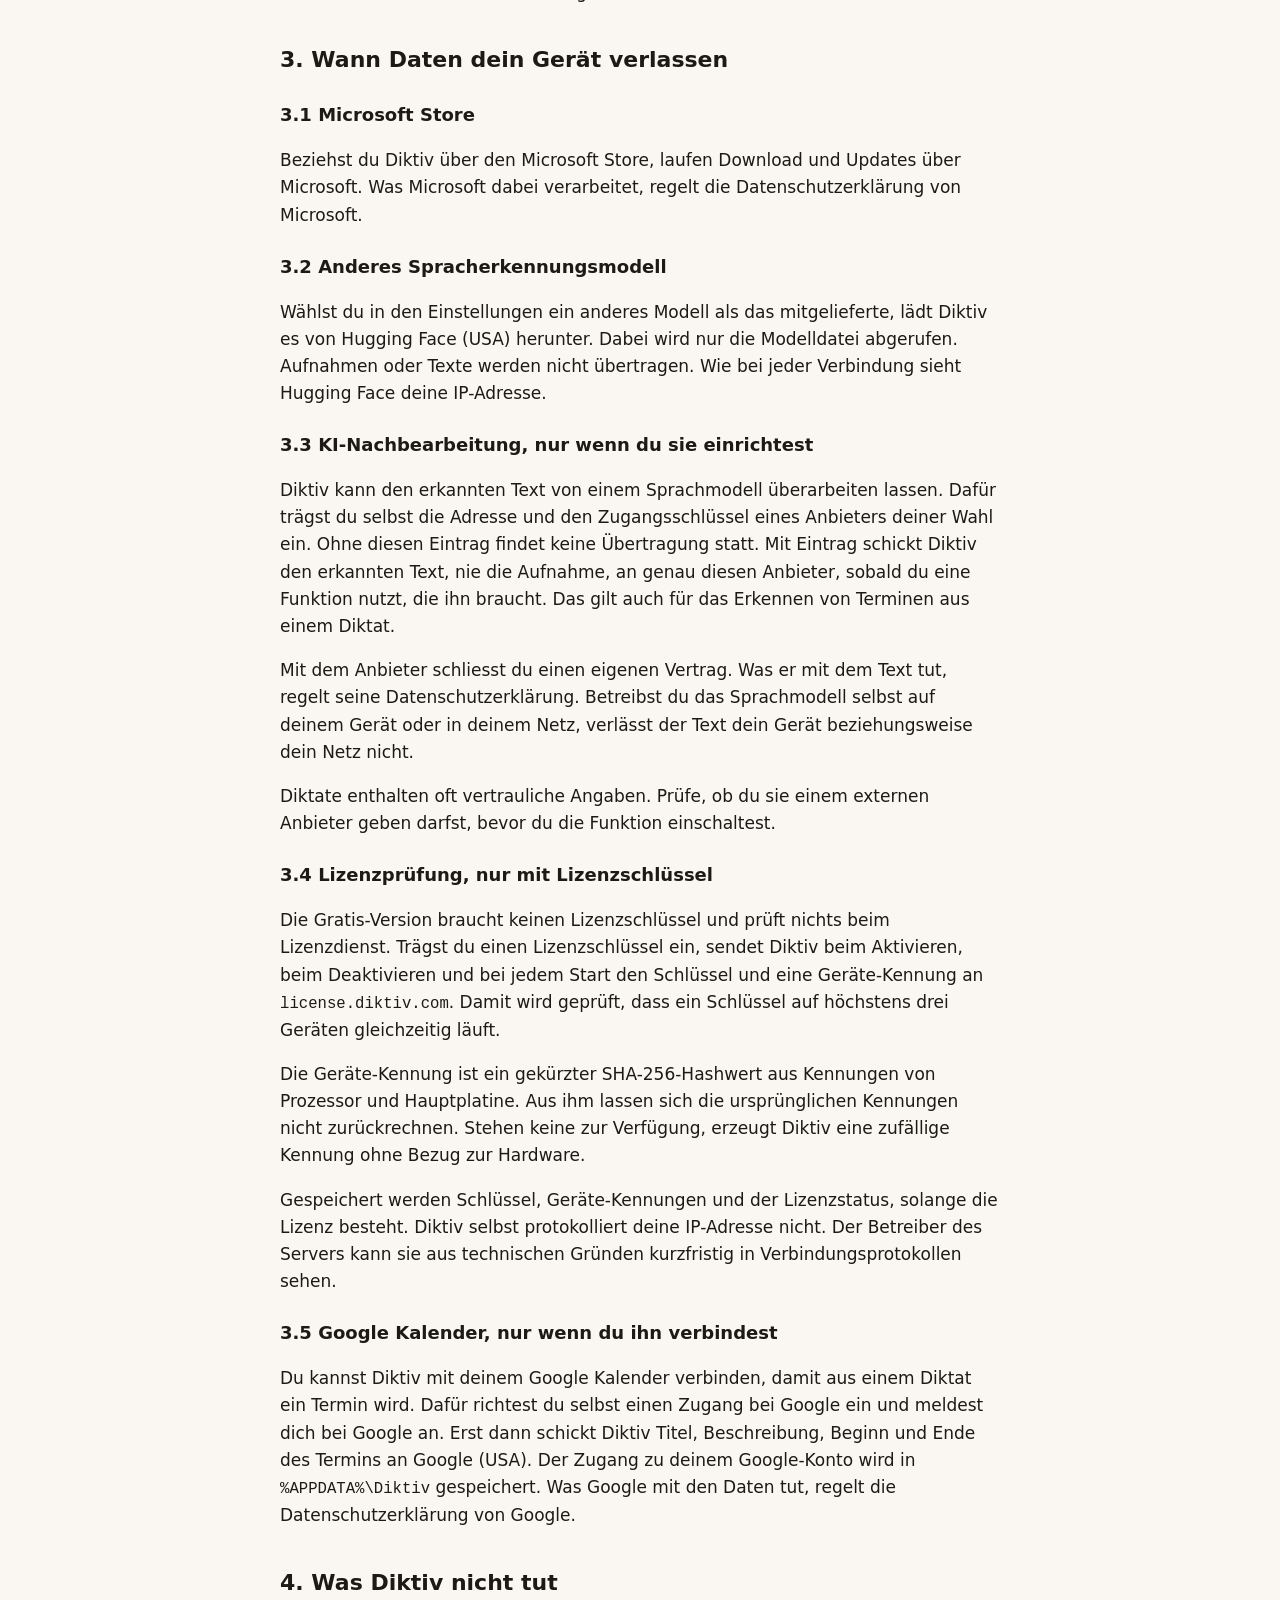
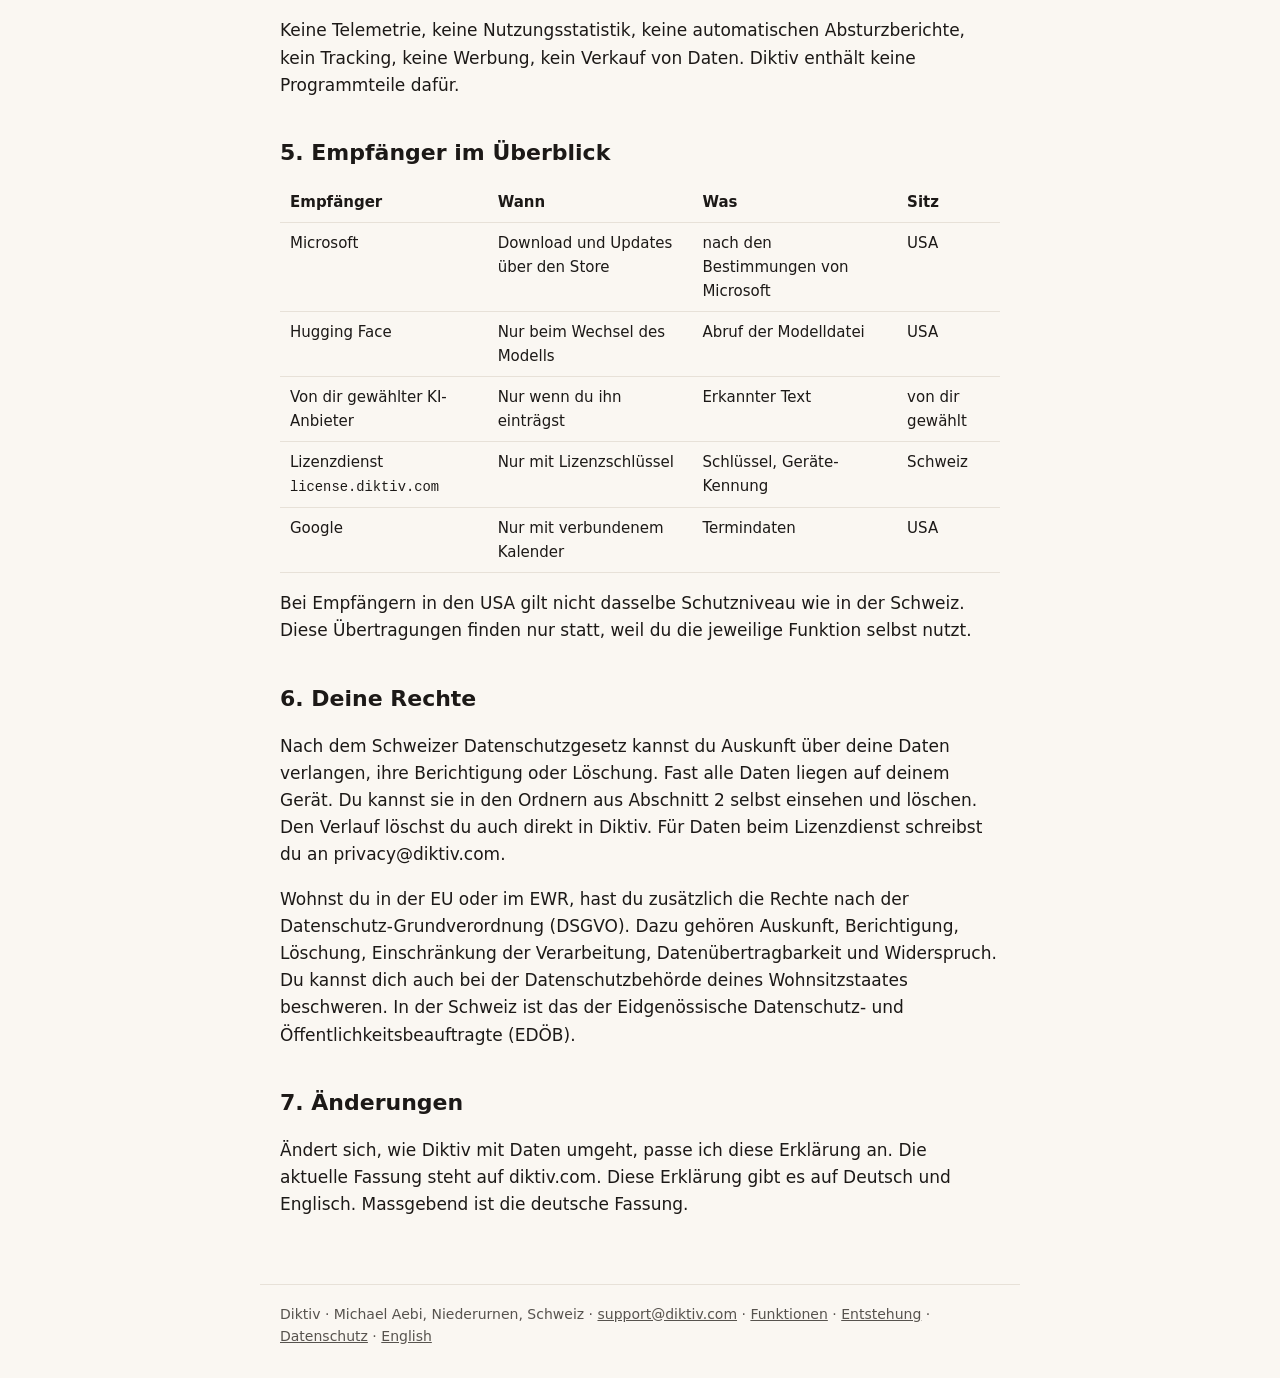
==== commit abfde3e0: "feat: Add «Wie Diktiv entstand» page and «Entstanden, weil» notes Also lets the header navigation wr" ====
--- a/site/datenschutz.html
+++ b/site/datenschutz.html
@@ -18,8 +18,9 @@
 .lead{font-size:20px;color:var(--muted);margin:0 0 28px}
 footer{border-top:1px solid var(--line);padding-top:18px;padding-bottom:36px;color:var(--muted);font-size:14px}
 footer a{color:var(--muted)}
+@media (max-width:640px){header{flex-wrap:wrap;row-gap:6px}nav{display:flex;flex-wrap:wrap;gap:4px 14px}nav a{margin-left:0}}
 </style></head>
-<body><header><a class="brand" href="index.html"><img src="favicon.svg" alt="">Diktiv</a><nav><a href="index.html">Start</a><a href="funktionen.html">Funktionen</a><a href="privacy.html" lang="en">English</a></nav></header>
+<body><header><a class="brand" href="index.html"><img src="favicon.svg" alt="">Diktiv</a><nav><a href="index.html">Start</a><a href="funktionen.html">Funktionen</a><a href="entstehung.html">Entstehung</a><a href="privacy.html" lang="en">English</a></nav></header>
 <main><h1>Datenschutzerklärung für Diktiv</h1>
 <p>Stand 29. September 2026</p>
 <h2>Kurzfassung</h2>
@@ -181,5 +182,5 @@
 <p>Ändert sich, wie Diktiv mit Daten umgeht, passe ich diese Erklärung an. Die aktuelle Fassung
 steht auf diktiv.com. Diese Erklärung gibt es auf Deutsch und Englisch. Massgebend ist die
 deutsche Fassung.</p></main>
-<footer>Diktiv · Michael Aebi, Niederurnen, Schweiz · <a href="mailto:support@diktiv.com">support@diktiv.com</a> · <a href="funktionen.html">Funktionen</a> · <a href="datenschutz.html">Datenschutz</a> · <a href="privacy.html" lang="en">English</a></footer>
+<footer>Diktiv · Michael Aebi, Niederurnen, Schweiz · <a href="mailto:support@diktiv.com">support@diktiv.com</a> · <a href="funktionen.html">Funktionen</a> · <a href="entstehung.html">Entstehung</a> · <a href="datenschutz.html">Datenschutz</a> · <a href="privacy.html" lang="en">English</a></footer>
 </body></html>
